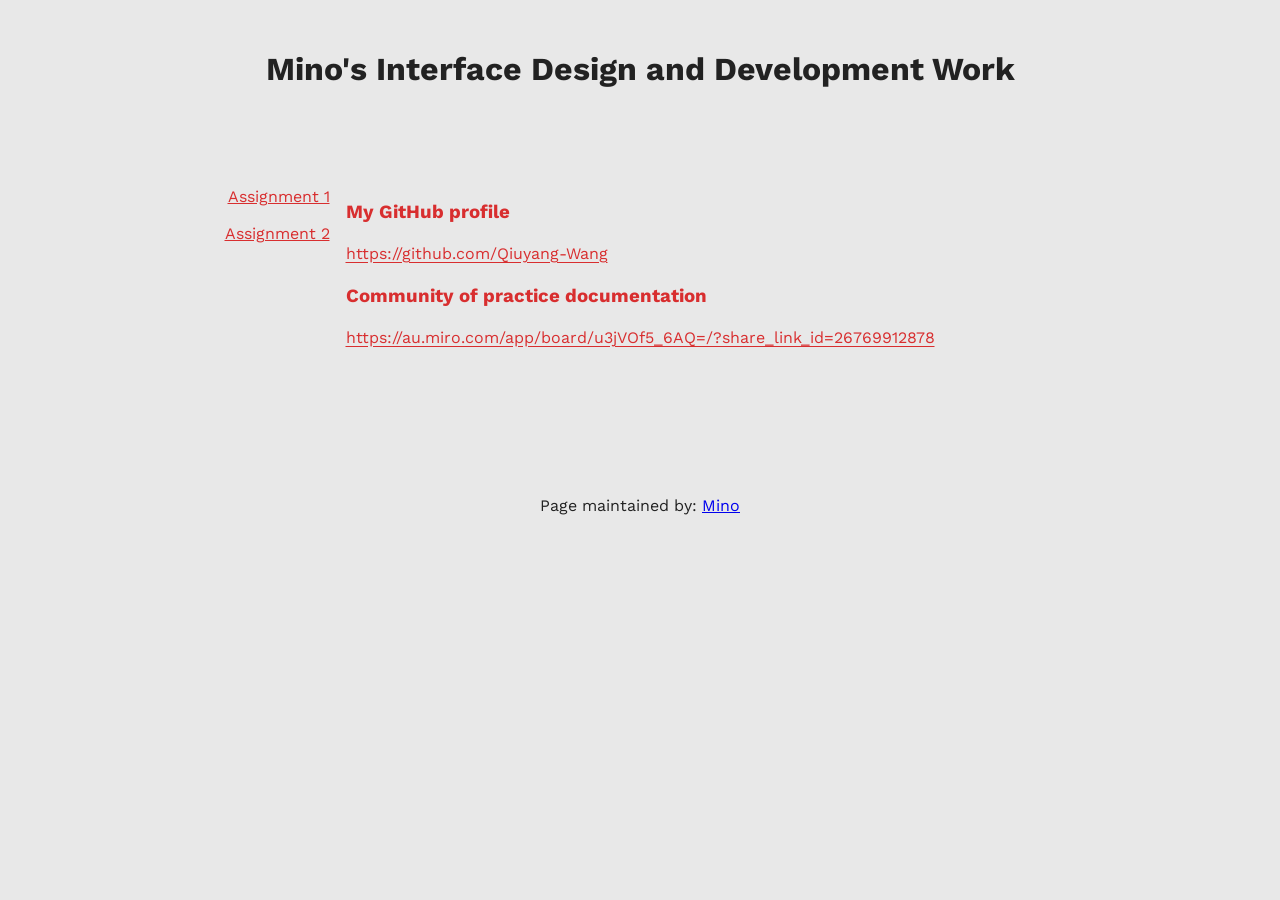
==== index.html @ 78eab1a2 "css" ====
<!doctype html>
<html lang="en">
<head>
    <meta charset="UTF-8">
    <meta name="viewport"
          content="width=device-width, user-scalable=no, initial-scale=1.0, maximum-scale=1.0, minimum-scale=1.0">
    <meta http-equiv="X-UA-Compatible" content="ie=edge">

<!-- !!!!! -->
<!--    change this to refer to your specific page  -->
    <title>Mino</title>

<!-- !!!!! -->
<!--  change this to your preferred icon  -->
    <!-- favicon was sourced from favicon.io but the original graphics are copyright 2020 Twitter, Inc
    and other contributors -->
    <!-- They are licensed under CC-BY 4.0 as linked below -->
    <!-- https://creativecommons.org/licenses/by/4.0/ -->
    <link rel="icon" type="image/png" href="./assets/icons/favicon.png">

    <link rel="stylesheet" href="reset.css">
    <link rel="stylesheet" href="style.css">
</head>
<body>

    <header>
<!-- !!!!! -->
<!--    change this to your preferred online name  -->
        <h1>Mino's Interface Design and Development Work</h1>
    </header>

    <div class="mainNavContainer">

        <nav>
            <a href="./assignment1.html">Assignment 1</a>
            <a href="">Assignment 2</a>
        </nav>

        <main>
            <section id="intro-section">
                <h3>My GitHub profile</h3>
                <p>
                    <a href="https://github.com/Qiuyang-Wang" target="_blank">
                        https://github.com/Qiuyang-Wang
                    </a>
                </p>
                <h3>Community of practice documentation</h3>
                <p>
                    <a href="https://au.miro.com/app/board/u3jVOf5_6AQ=/?share_link_id=26769912878"> https://au.miro.com/app/board/u3jVOf5_6AQ=/?share_link_id=26769912878</a>
                </p>
            </section>
        </main>

        <!-- this is an empty element which helps with spacing -->
        <aside></aside>

    </div>

    <footer>
        <p>
<!-- !!!!! -->
<!--    change this to your preferred online name and update link to refer to your github page  -->
            Page maintained by:
            <a href="https://github.com/Qiuyang-Wang" target="_blank">
            Mino
            </a>
        </p>
    </footer>
</body>
</html>
---- style.css ----
/*!!!!!*/
/*add in your own font imports here*/
/*remember to update them in the rest of the CSS : eg the body selector*/
@import url('https://fonts.googleapis.com/css2?family=Work+Sans:ital,wght@0,100..900;1,100..900&display=swap');

/*!!!!!*/
/*change out, and/or add colours to the colour scheme*/
:root{
    /* basic 2-bit palette from 1bit Monitor Glow Palette by Polyducks */
    /* https://lospec.com/palette-list/1bit-monitor-glow */
    --colour-1: #222222;
    --colour-2: #e8e8e8;
}

/* this swaps the colour order to account for user's OS dark mode */
/*!!!!!*/
/*remember to update the colours here too to reflect the above changes*/
@media (prefers-color-scheme: dark) {
    :root{
        --colour-1: #f0f6f0;
        --colour-2: #222323;
    }
}


body {
    background-color: var(--colour-2);
    color: var(--colour-1);
    font-family: 'Work Sans', sans-serif;
    line-height: 1.5;
    padding: 1rem;
    display: flex;
    flex-direction: column;
    gap: 1rem;
}

header {
    display: flex;
    justify-content: center;
    margin-block-end: 3rem;
}

.mainNavContainer {
    flex: 1;
    display: flex;
    justify-content: center;
    gap: 1rem;
}

nav {
    display: flex;
    flex-direction: column;
    min-width: fit-content;
    flex: 1;
    align-items: flex-end;
}
nav a {
    color: #d82e2f;
    text-decoration: underline;
    padding: 0.4rem 0;
}

nav a:hover {
    text-decoration: underline;
}

main {
    display: flex;
    flex-direction: column;
    align-items: center;
}
main a {
    color: #d82e2f;
    text-underline-offset: 0.2em;
}

main a:hover {
    text-decoration-thickness: 2px;
}

section {
    width: 100%;
    max-width: 80rch;
    margin-block-end: 3rem;
}
section > * + * {
    margin-block-start: 1rem;
}

h3 {
    color: #d82e2f;
    margin-block-end: 1rem;
}

h4 {
    margin-block-start: 1.5rem;
    margin-block-end: 0.5rem;
}

.firstSectionHeading{
    margin-top: 0;
}

aside {
    visibility: hidden;
    flex: 1;
}

footer {
    display: flex;
    justify-content: center;
    margin-block-start: 3rem;
}

/*technique from Kevin Powell*/
/*https://youtu.be/CU8Plk-53RU?si=zMpP0Pfbg1SaXeDB&t=255*/
/*longer post about how this works and the * + * selector*/
/*https://alistapart.com/article/axiomatic-css-and-lobotomized-owls/*/
.prose > * + * {
    margin-block-start: var(--prose-flow, 1em);
}

/* breakpoints from Material Design Spec https://m3.material.io/foundations/layout/breakpoints/overview */
/* while sometimes mobile first is recommended, as we will be focused on desktop, we will start there */

/* assumed base sizing is large (1200–1599px) : desktop  */

/* extra-large breakpoint : desktop, ultrawide monitors */
@media (width > 1600px) {

}

/* expanded breakpoint : phone or tablet in landscape, desktop */
@media (width < 1200px) {
    header {
        margin-block-end: 2rem;
    }
    footer {
        margin-block-start: 2rem;
    }
}
/* medium breakpoint : tablet in portrait */
@media (width < 840px) {
    header {
        margin-block-end: 1rem;
    }
    .mainNavContainer {
        flex-direction: column;
        justify-content: flex-start;
        align-items: center;
    }
    nav {
        flex: 0;
        width: 100%;
        max-width: 80rch;
        justify-content: space-between;
        flex-direction: row;
    }
    main {
        flex: 1;
    }
    aside {
        flex: 0;
    }
    footer {
        margin-block-start: 1rem;
    }
}
/* compact breakpoint : phone in portrait */
@media (width < 600px) {

}
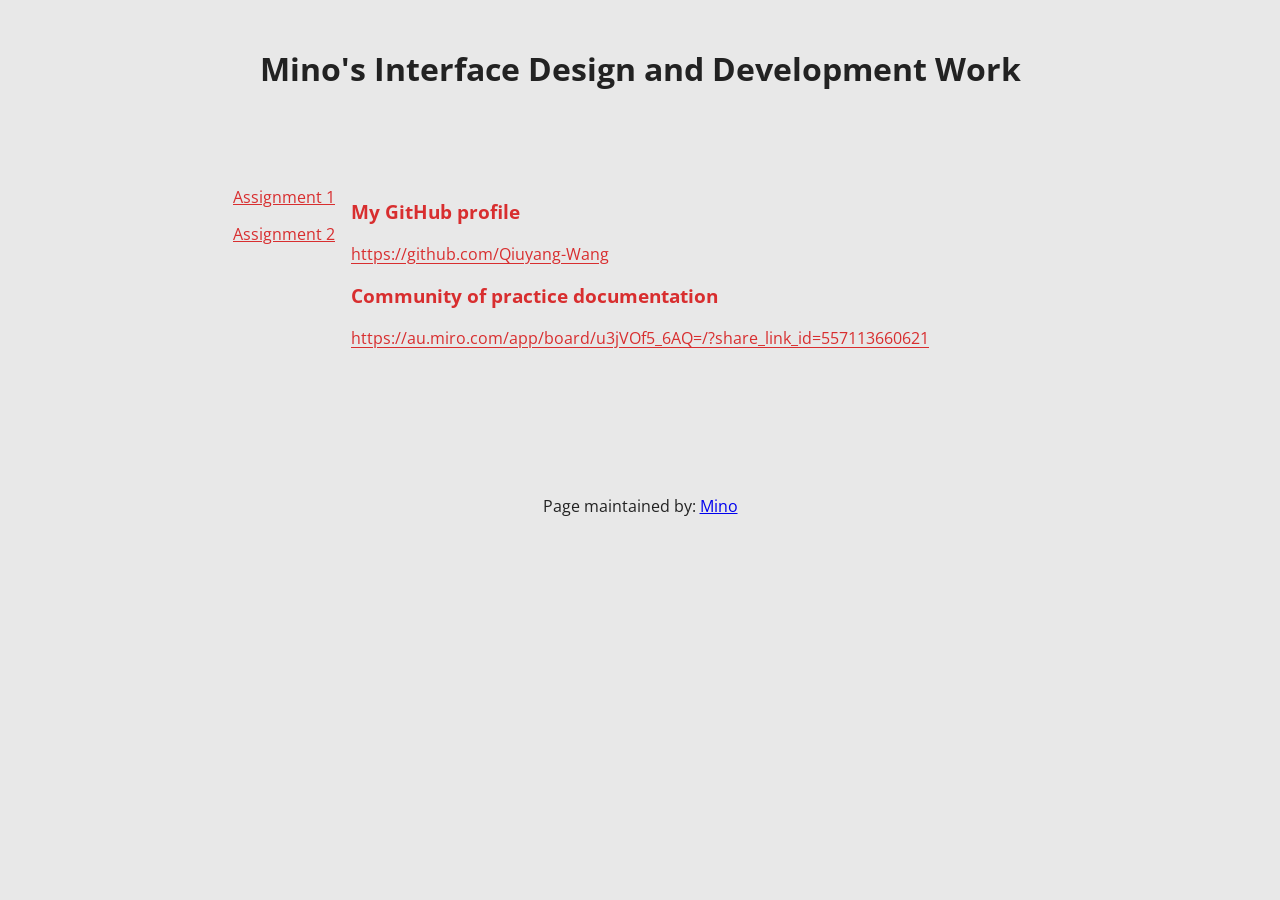
==== commit c6b4b821: "8.11" ====
--- a/index.html
+++ b/index.html
@@ -46,7 +46,7 @@
                 </p>
                 <h3>Community of practice documentation</h3>
                 <p>
-                    <a href="https://au.miro.com/app/board/u3jVOf5_6AQ=/?share_link_id=26769912878"> https://au.miro.com/app/board/u3jVOf5_6AQ=/?share_link_id=26769912878</a>
+                    <a href="https://au.miro.com/app/board/u3jVOf5_6AQ=/?share_link_id=557113660621"> https://au.miro.com/app/board/u3jVOf5_6AQ=/?share_link_id=557113660621</a>
                 </p>
             </section>
         </main>
--- a/style.css
+++ b/style.css
@@ -1,7 +1,7 @@
 /*!!!!!*/
 /*add in your own font imports here*/
 /*remember to update them in the rest of the CSS : eg the body selector*/
-@import url('https://fonts.googleapis.com/css2?family=Work+Sans:ital,wght@0,100..900;1,100..900&display=swap');
+@import url('https://fonts.googleapis.com/css2?family=Open+Sans:wght@400;500;600;700&display=swap');
 
 /*!!!!!*/
 /*change out, and/or add colours to the colour scheme*/
@@ -17,8 +17,8 @@
 /*remember to update the colours here too to reflect the above changes*/
 @media (prefers-color-scheme: dark) {
     :root{
-        --colour-1: #f0f6f0;
-        --colour-2: #222323;
+        --colour-1: #e8e8e8;
+        --colour-2: #222222;
     }
 }
 
@@ -26,7 +26,7 @@
 body {
     background-color: var(--colour-2);
     color: var(--colour-1);
-    font-family: 'Work Sans', sans-serif;
+    font-family: 'Open Sans', sans-serif;
     line-height: 1.5;
     padding: 1rem;
     display: flex;
@@ -85,6 +85,11 @@
 }
 section > * + * {
     margin-block-start: 1rem;
+}
+
+h1 {
+    white-space: nowrap;
+    font-size: 2rem;
 }
 
 h3 {
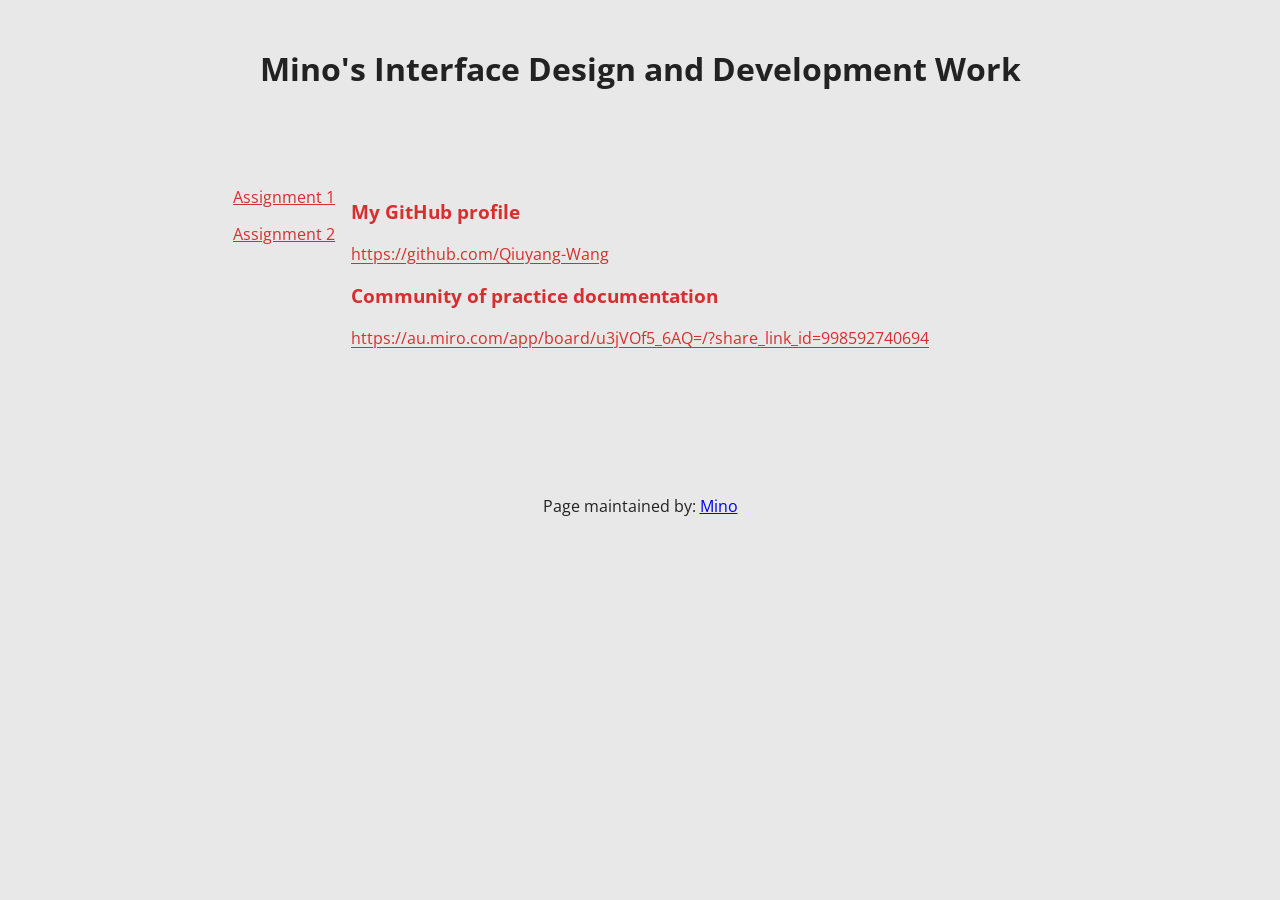
==== commit 2ceed92c: "Update index.html" ====
--- a/index.html
+++ b/index.html
@@ -33,7 +33,7 @@
 
         <nav>
             <a href="./assignment1.html">Assignment 1</a>
-            <a href="">Assignment 2</a>
+            <a href="./assignment2.html">Assignment 2</a>
         </nav>
 
         <main>
@@ -46,7 +46,7 @@
                 </p>
                 <h3>Community of practice documentation</h3>
                 <p>
-                    <a href="https://au.miro.com/app/board/u3jVOf5_6AQ=/?share_link_id=557113660621"> https://au.miro.com/app/board/u3jVOf5_6AQ=/?share_link_id=557113660621</a>
+                    <a href="https://au.miro.com/app/board/u3jVOf5_6AQ=/?share_link_id=998592740694"> https://au.miro.com/app/board/u3jVOf5_6AQ=/?share_link_id=998592740694</a>
                 </p>
             </section>
         </main>
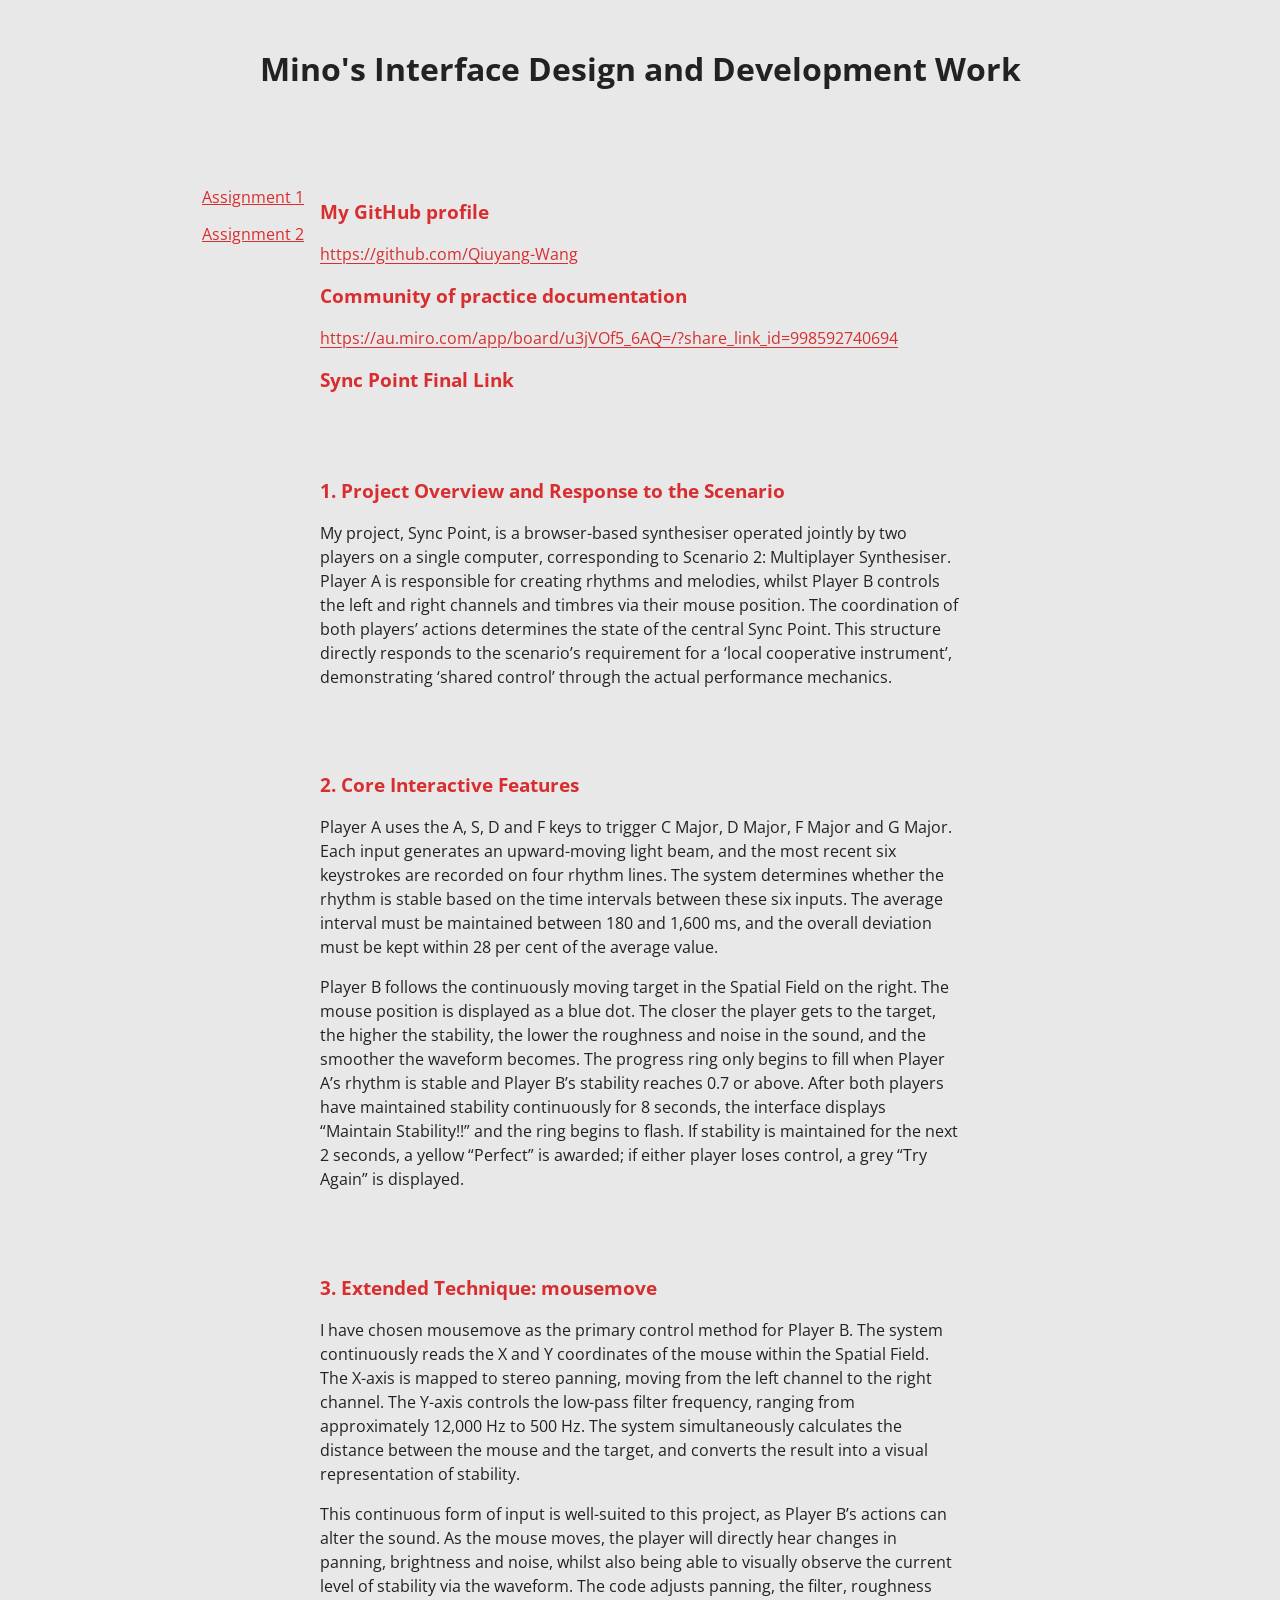
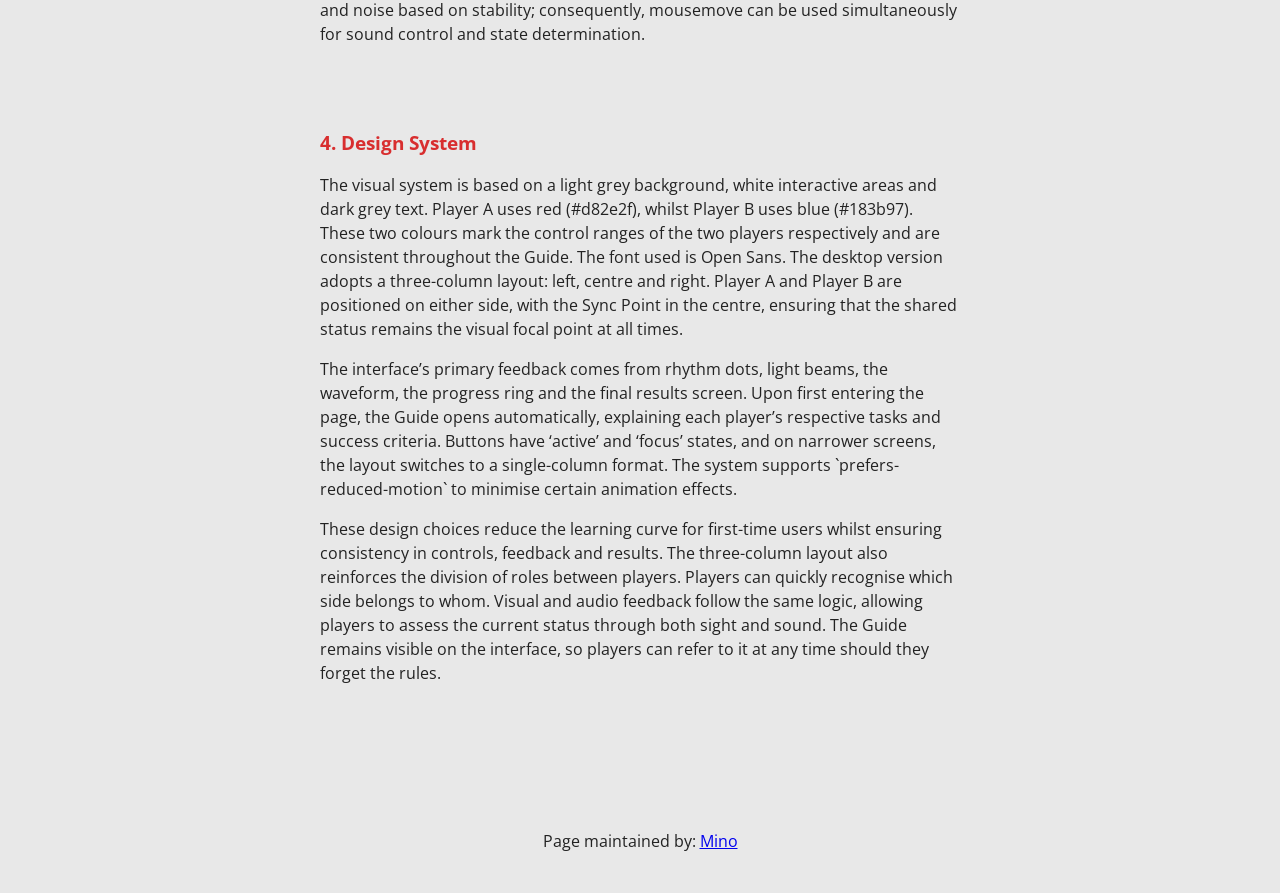
==== commit 38f7c3ae: "documentation" ====
--- a/index.html
+++ b/index.html
@@ -48,7 +48,39 @@
                 <p>
                     <a href="https://au.miro.com/app/board/u3jVOf5_6AQ=/?share_link_id=998592740694"> https://au.miro.com/app/board/u3jVOf5_6AQ=/?share_link_id=998592740694</a>
                 </p>
+                <h3>Sync Point Final Link</h3>
+                <p>
+
+                </p>
             </section>
+
+            <section>
+                <h3>1. Project Overview and Response to the Scenario</h3>
+                <p>My project, Sync Point, is a browser-based synthesiser operated jointly by two players on a single computer, corresponding to Scenario 2: Multiplayer Synthesiser. Player A is responsible for creating rhythms and melodies, whilst Player B controls the left and right channels and timbres via their mouse position. The coordination of both players’ actions determines the state of the central Sync Point. This structure directly responds to the scenario’s requirement for a ‘local cooperative instrument’, demonstrating ‘shared control’ through the actual performance mechanics. </p>
+            </section>
+
+            <section>
+                <h3>2. Core Interactive Features</h3>
+                <p>Player A uses the A, S, D and F keys to trigger C Major, D Major, F Major and G Major. Each input generates an upward-moving light beam, and the most recent six keystrokes are recorded on four rhythm lines. The system determines whether the rhythm is stable based on the time intervals between these six inputs. The average interval must be maintained between 180 and 1,600 ms, and the overall deviation must be kept within 28 per cent of the average value.
+
+                </p>
+                <p>Player B follows the continuously moving target in the Spatial Field on the right. The mouse position is displayed as a blue dot. The closer the player gets to the target, the higher the stability, the lower the roughness and noise in the sound, and the smoother the waveform becomes. The progress ring only begins to fill when Player A’s rhythm is stable and Player B’s stability reaches 0.7 or above. After both players have maintained stability continuously for 8 seconds, the interface displays “Maintain Stability!!” and the ring begins to flash. If stability is maintained for the next 2 seconds, a yellow “Perfect” is awarded; if either player loses control, a grey “Try Again” is displayed.</p>
+            </section>
+
+            <section>
+                <h3>3. Extended Technique: mousemove</h3>
+                <p>I have chosen mousemove as the primary control method for Player B. The system continuously reads the X and Y coordinates of the mouse within the Spatial Field. The X-axis is mapped to stereo panning, moving from the left channel to the right channel. The Y-axis controls the low-pass filter frequency, ranging from approximately 12,000 Hz to 500 Hz. The system simultaneously calculates the distance between the mouse and the target, and converts the result into a visual representation of stability.</p>
+                <p>This continuous form of input is well-suited to this project, as Player B’s actions can alter the sound. As the mouse moves, the player will directly hear changes in panning, brightness and noise, whilst also being able to visually observe the current level of stability via the waveform. The code adjusts panning, the filter, roughness and noise based on stability; consequently, mousemove can be used simultaneously for sound control and state determination.</p>
+            </section>
+
+            <section>
+                <h3>4. Design System</h3>
+                <p>The visual system is based on a light grey background, white interactive areas and dark grey text. Player A uses red (#d82e2f), whilst Player B uses blue (#183b97). These two colours mark the control ranges of the two players respectively and are consistent throughout the Guide. The font used is Open Sans. The desktop version adopts a three-column layout: left, centre and right. Player A and Player B are positioned on either side, with the Sync Point in the centre, ensuring that the shared status remains the visual focal point at all times.</p>
+                <p>The interface’s primary feedback comes from rhythm dots, light beams, the waveform, the progress ring and the final results screen. Upon first entering the page, the Guide opens automatically, explaining each player’s respective tasks and success criteria. Buttons have ‘active’ and ‘focus’ states, and on narrower screens, the layout switches to a single-column format. The system supports `prefers-reduced-motion` to minimise certain animation effects.
+                </p>
+                <p>These design choices reduce the learning curve for first-time users whilst ensuring consistency in controls, feedback and results. The three-column layout also reinforces the division of roles between players. Players can quickly recognise which side belongs to whom. Visual and audio feedback follow the same logic, allowing players to assess the current status through both sight and sound. The Guide remains visible on the interface, so players can refer to it at any time should they forget the rules.</p>
+            </section>
+
         </main>
 
         <!-- this is an empty element which helps with spacing -->
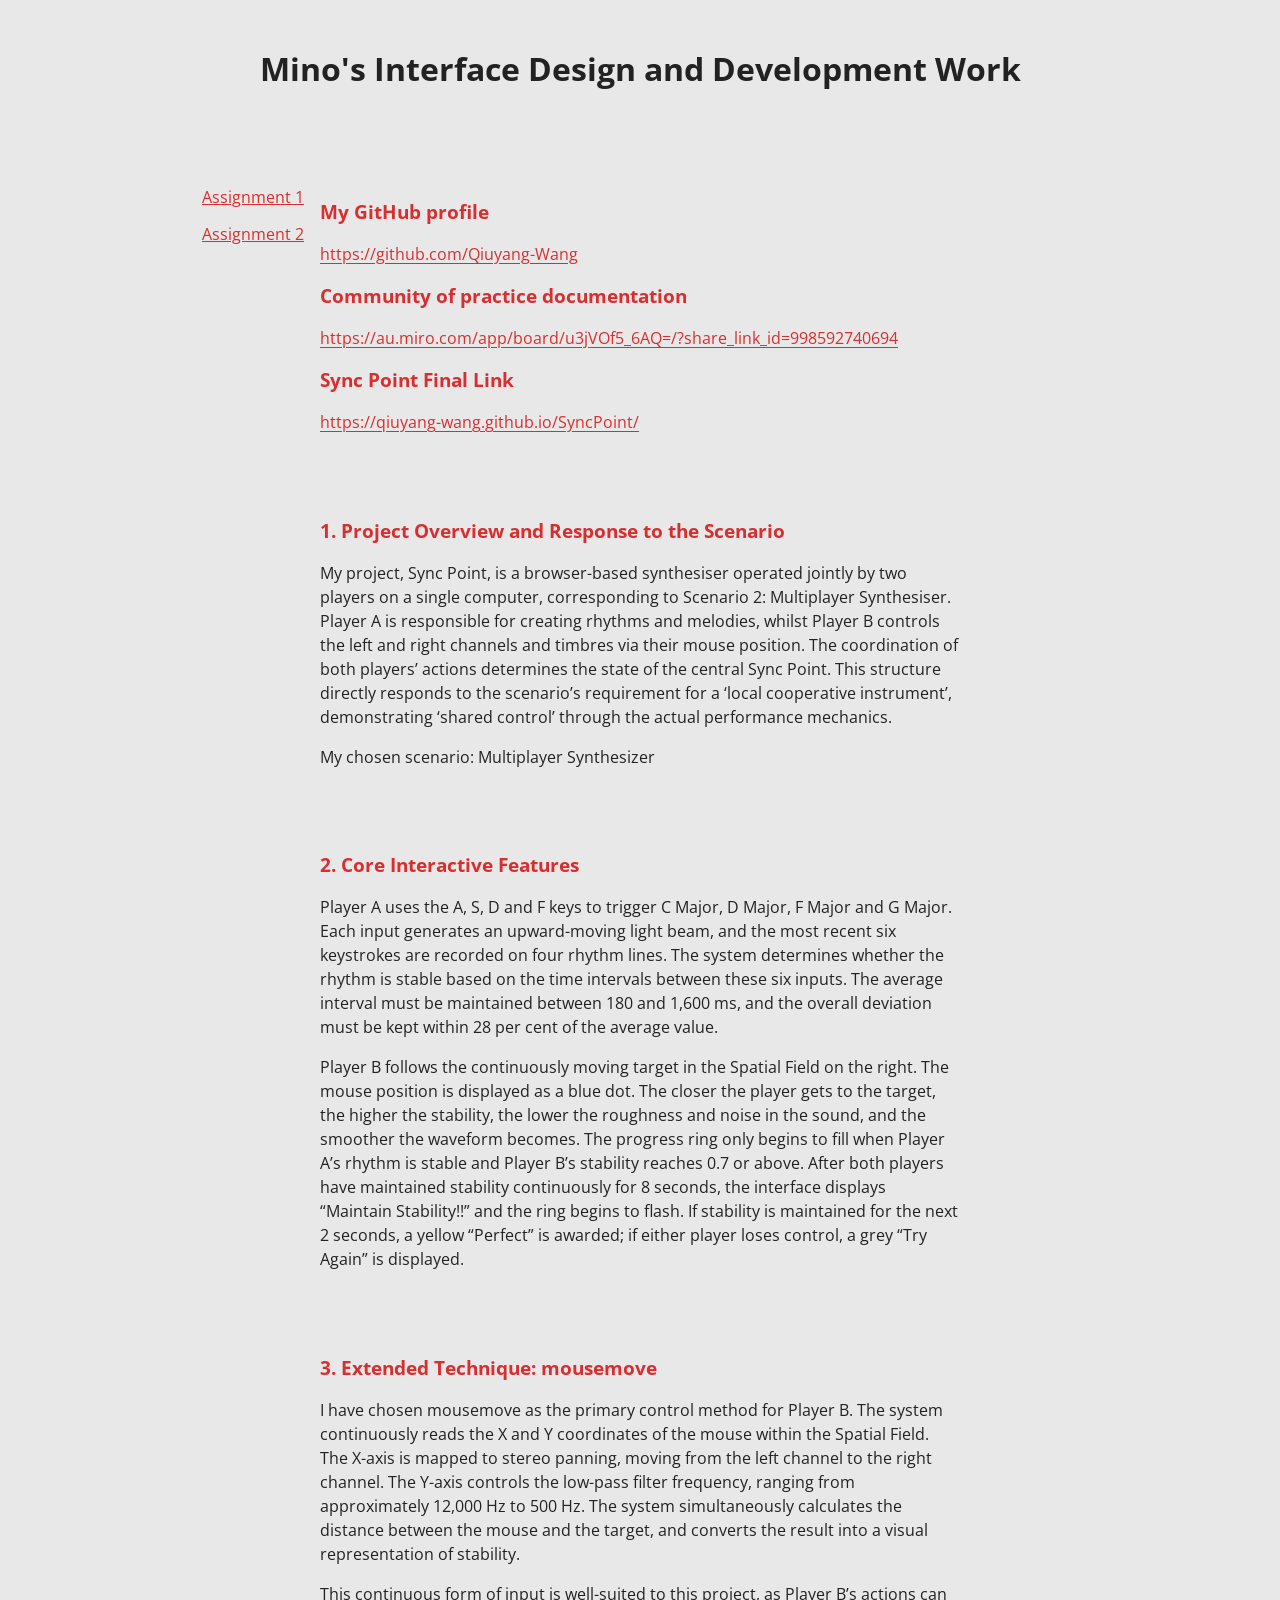
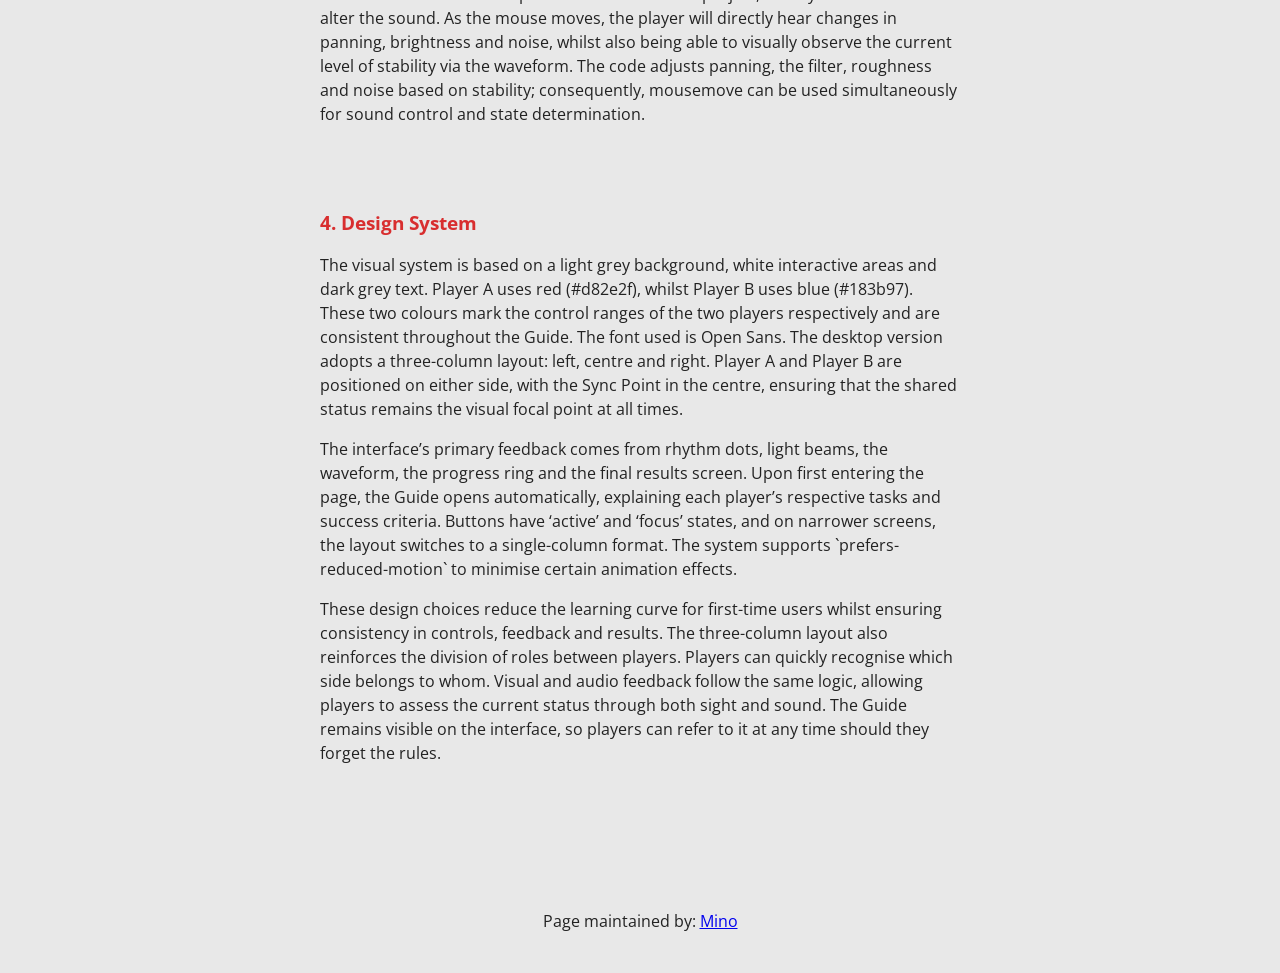
==== commit 090be052: "Update index.html" ====
--- a/index.html
+++ b/index.html
@@ -50,13 +50,15 @@
                 </p>
                 <h3>Sync Point Final Link</h3>
                 <p>
-
+                    <a href="https://qiuyang-wang.github.io/SyncPoint/"> https://qiuyang-wang.github.io/SyncPoint/</a>
                 </p>
             </section>
 
             <section>
                 <h3>1. Project Overview and Response to the Scenario</h3>
                 <p>My project, Sync Point, is a browser-based synthesiser operated jointly by two players on a single computer, corresponding to Scenario 2: Multiplayer Synthesiser. Player A is responsible for creating rhythms and melodies, whilst Player B controls the left and right channels and timbres via their mouse position. The coordination of both players’ actions determines the state of the central Sync Point. This structure directly responds to the scenario’s requirement for a ‘local cooperative instrument’, demonstrating ‘shared control’ through the actual performance mechanics. </p>
+                <p>My chosen scenario: Multiplayer Synthesizer</p>
+                <p></p>
             </section>
 
             <section>
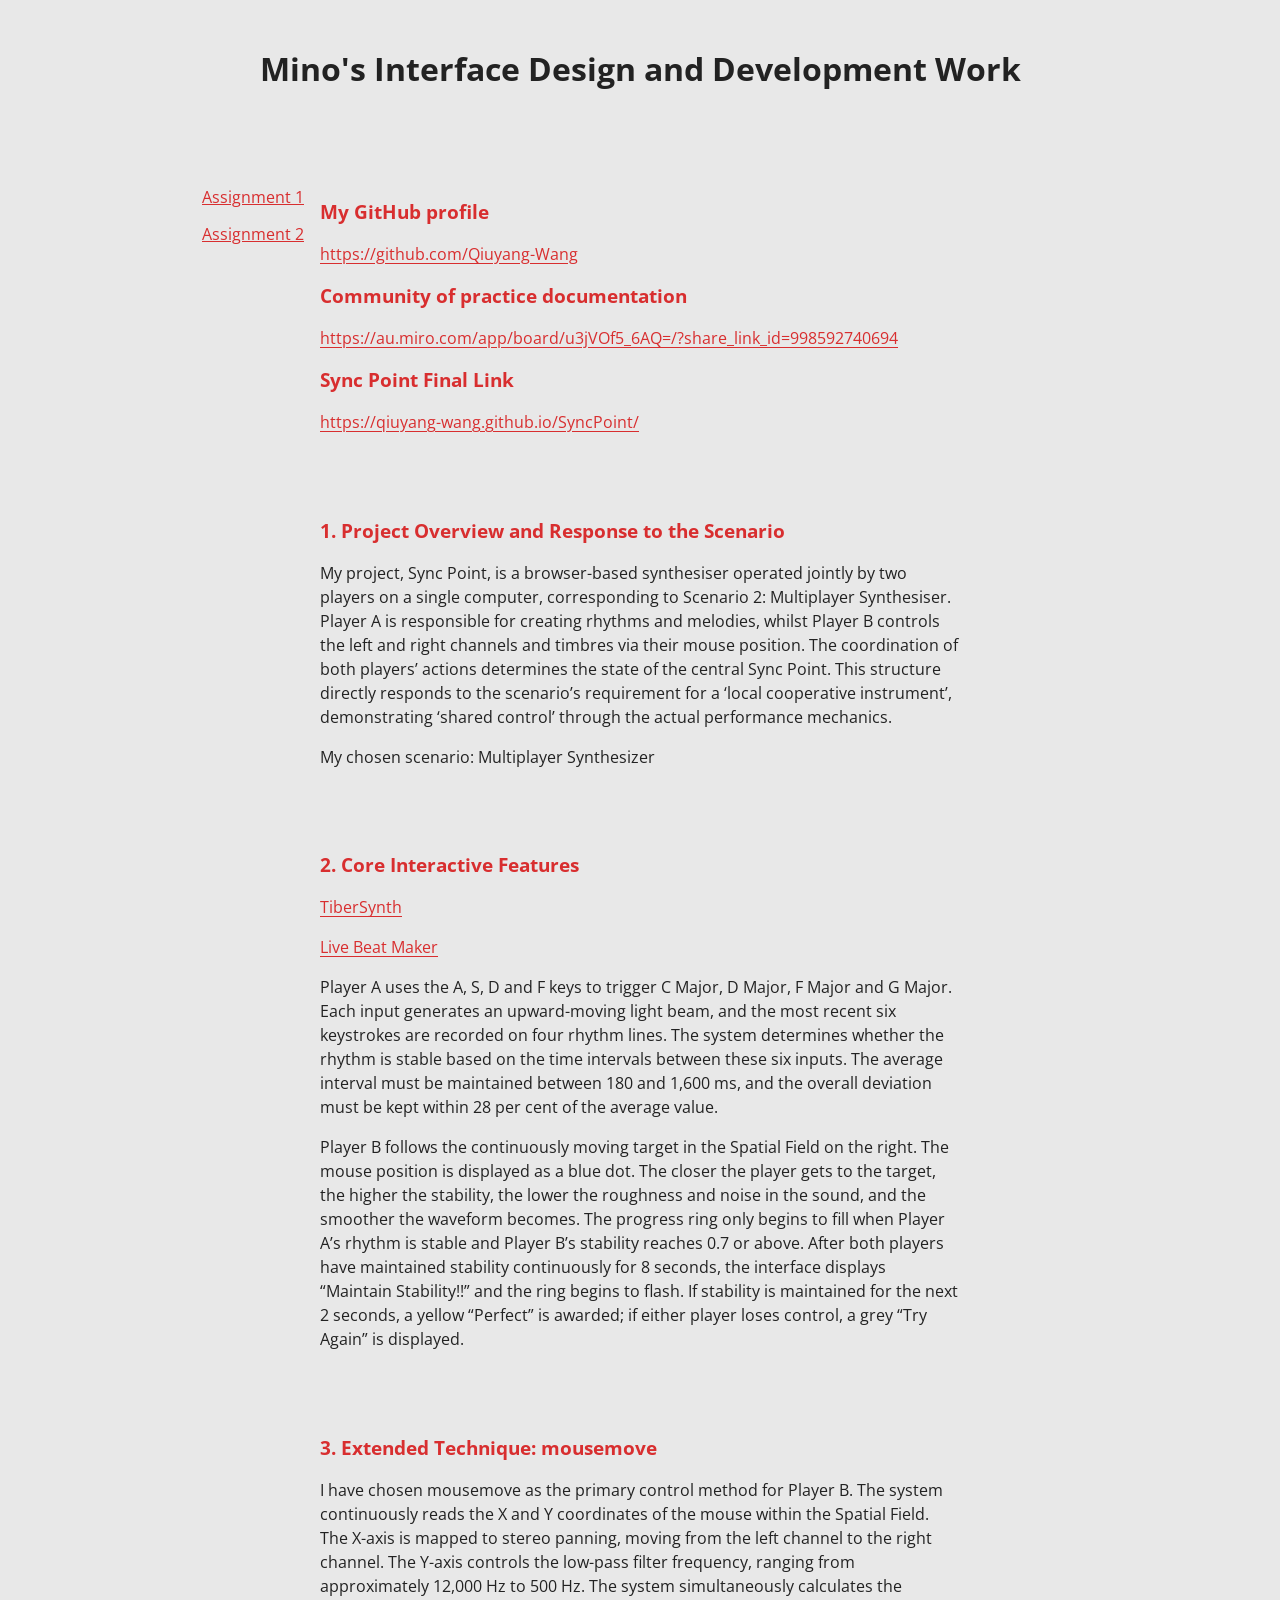
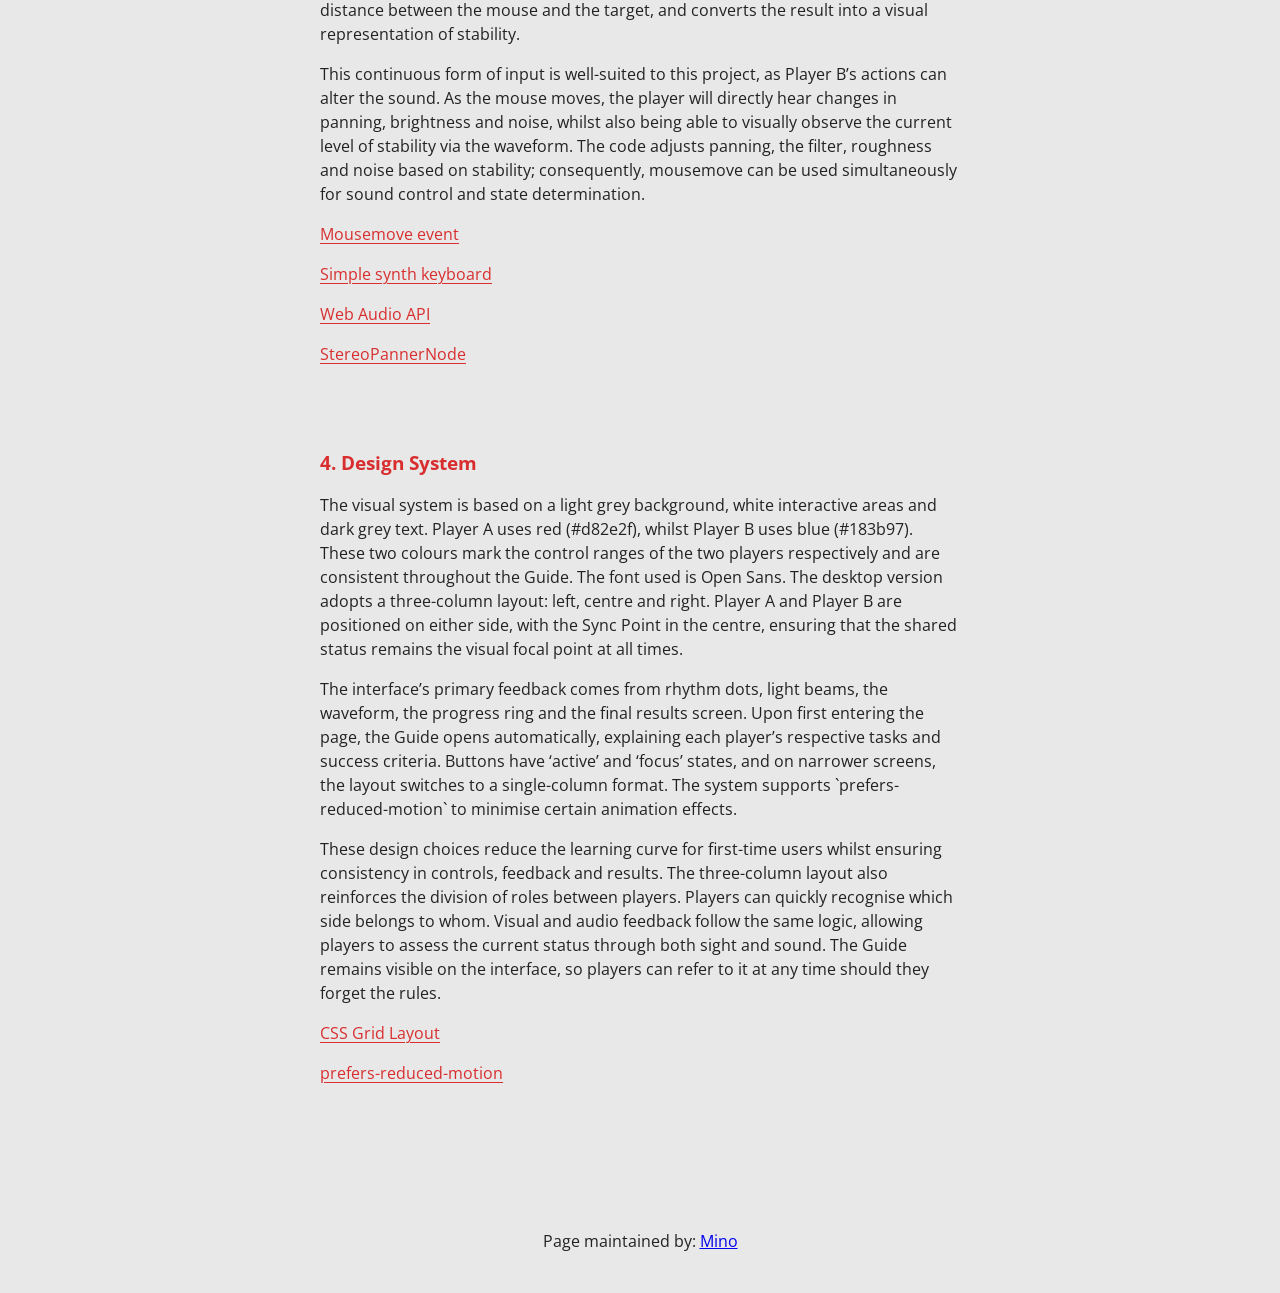
==== commit 1cf45e62: "Update index.html" ====
--- a/index.html
+++ b/index.html
@@ -63,6 +63,13 @@
 
             <section>
                 <h3>2. Core Interactive Features</h3>
+                <p>
+                    <a href="https://tibersynth.cc/play"> TiberSynth</a>
+                </p>
+                <p>
+                    <a href="https://hammyasf.github.io/beat-maker.html?utm_source=chatgpt.com#room=slkujp"> Live Beat Maker</a>
+                </p>
+                
                 <p>Player A uses the A, S, D and F keys to trigger C Major, D Major, F Major and G Major. Each input generates an upward-moving light beam, and the most recent six keystrokes are recorded on four rhythm lines. The system determines whether the rhythm is stable based on the time intervals between these six inputs. The average interval must be maintained between 180 and 1,600 ms, and the overall deviation must be kept within 28 per cent of the average value.
 
                 </p>
@@ -73,6 +80,18 @@
                 <h3>3. Extended Technique: mousemove</h3>
                 <p>I have chosen mousemove as the primary control method for Player B. The system continuously reads the X and Y coordinates of the mouse within the Spatial Field. The X-axis is mapped to stereo panning, moving from the left channel to the right channel. The Y-axis controls the low-pass filter frequency, ranging from approximately 12,000 Hz to 500 Hz. The system simultaneously calculates the distance between the mouse and the target, and converts the result into a visual representation of stability.</p>
                 <p>This continuous form of input is well-suited to this project, as Player B’s actions can alter the sound. As the mouse moves, the player will directly hear changes in panning, brightness and noise, whilst also being able to visually observe the current level of stability via the waveform. The code adjusts panning, the filter, roughness and noise based on stability; consequently, mousemove can be used simultaneously for sound control and state determination.</p>
+                <p>
+                    <a href="https://developer.mozilla.org/en-US/docs/Web/API/Element/mousemove_event"> Mousemove event</a>
+                </p>
+                <p>
+                    <a href="https://developer.mozilla.org/en-US/docs/Web/API/Web_Audio_API/Simple_synth"> Simple synth keyboard</a>
+                </p>
+                <p>
+                    <a href="https://developer.mozilla.org/en-US/docs/Web/API/Web_Audio_API"> Web Audio API</a>
+                </p>
+                <p>
+                    <a href="https://developer.mozilla.org/en-US/docs/Web/API/StereoPannerNode"> StereoPannerNode</a>
+                </p>
             </section>
 
             <section>
@@ -81,6 +100,12 @@
                 <p>The interface’s primary feedback comes from rhythm dots, light beams, the waveform, the progress ring and the final results screen. Upon first entering the page, the Guide opens automatically, explaining each player’s respective tasks and success criteria. Buttons have ‘active’ and ‘focus’ states, and on narrower screens, the layout switches to a single-column format. The system supports `prefers-reduced-motion` to minimise certain animation effects.
                 </p>
                 <p>These design choices reduce the learning curve for first-time users whilst ensuring consistency in controls, feedback and results. The three-column layout also reinforces the division of roles between players. Players can quickly recognise which side belongs to whom. Visual and audio feedback follow the same logic, allowing players to assess the current status through both sight and sound. The Guide remains visible on the interface, so players can refer to it at any time should they forget the rules.</p>
+                <p>
+                    <a href="https://developer.mozilla.org/en-US/docs/Web/CSS/Guides/Grid_layout"> CSS Grid Layout</a>
+                </p>
+                <p>
+                    <a href="https://developer.mozilla.org/en-US/docs/Web/CSS/Reference/At-rules/%40media/prefers-reduced-motion"> prefers-reduced-motion</a>
+                </p>
             </section>
 
         </main>
